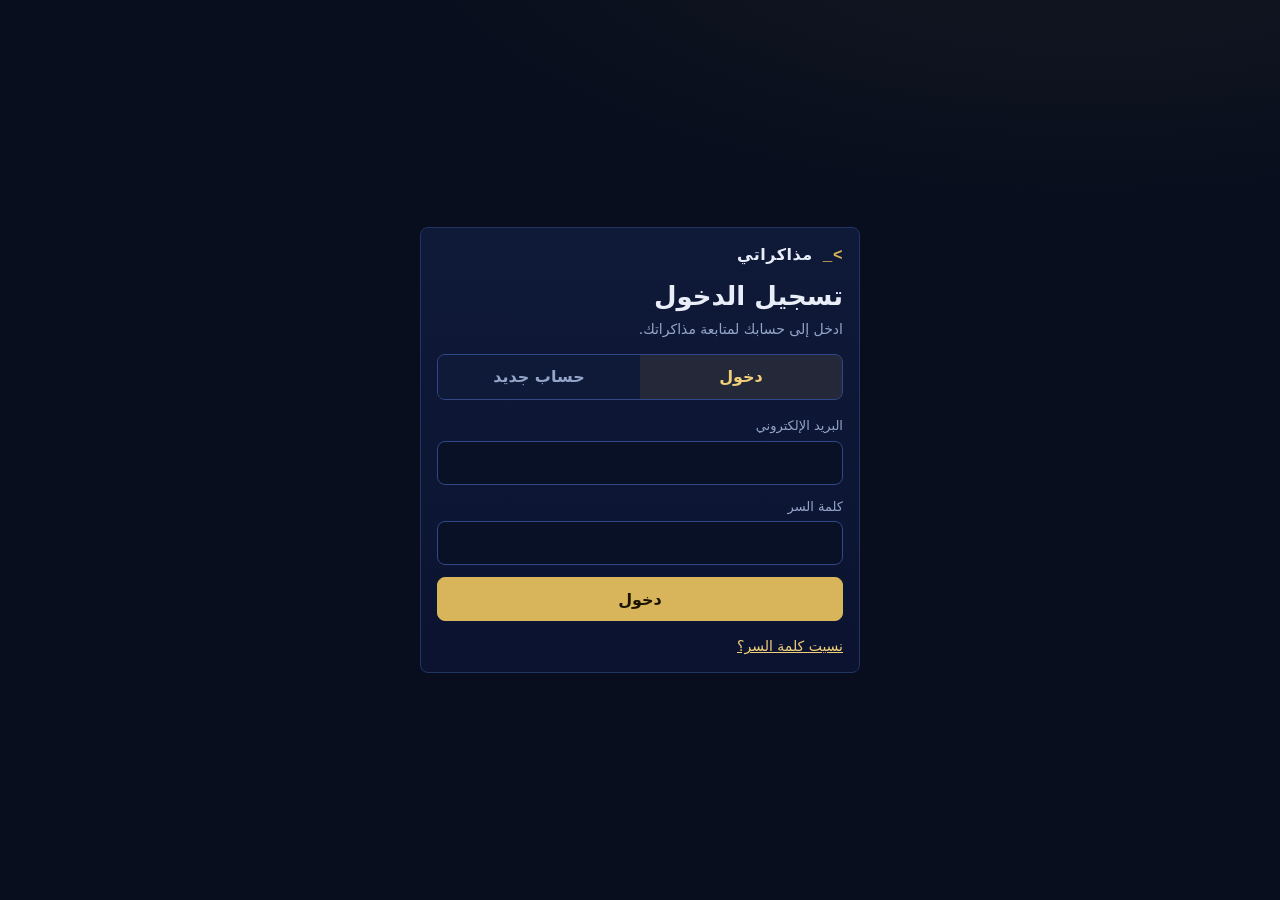
==== mudhakarat/index.html @ 48bd83c6 "Add files via upload" ====
<!doctype html>
<html lang="ar" dir="rtl">
<head>
  <meta charset="utf-8">
  <meta name="viewport" content="width=device-width, initial-scale=1, viewport-fit=cover">
  <meta name="theme-color" content="#080e1d">
  <meta name="color-scheme" content="dark">
  <meta name="apple-mobile-web-app-capable" content="yes">
  <meta name="mobile-web-app-capable" content="yes">
  <meta name="apple-mobile-web-app-status-bar-style" content="black-translucent">
  <meta name="apple-mobile-web-app-title" content="مذاكراتي">
  <link rel="manifest" href="manifest.webmanifest">
  <link rel="icon" href="icons/icon.svg" type="image/svg+xml">
  <link rel="apple-touch-icon" href="icons/apple-touch-icon.png">
  <title>مذاكراتي</title>
  <link rel="stylesheet" href="css/app.css">
</head>
<body>
  <div id="app"><div class="authwrap"><span class="spin" role="status" aria-label="جارٍ التحميل"></span></div></div>
  <dialog id="dlg"></dialog>
  <div id="toasts" aria-live="polite"></div>
  <script type="module" src="js/app.js"></script>
  <noscript>يحتاج التطبيق إلى تفعيل JavaScript.</noscript>
</body>
</html>
---- mudhakarat/css/app.css ----
:root {
  color-scheme: dark;
  --bg: #080e1d;
  --bg2: #0b1330;
  --panel: #0f1a38;
  --panel2: #14224a;
  --line: #223463;
  --line2: #31478a;
  --text: #e8edf8;
  --muted: #94a5c9;
  --gold: #d8b45a;
  --gold2: #f0cf7a;
  --gold-bg: rgba(216, 180, 90, .11);
  --up: #7da0ee;
  --wait: #f2994a;
  --done: #52d19b;
  --bad: #f27070;
  --radius: 8px;
  --mono: ui-monospace, "SF Mono", "Cascadia Mono", Menlo, Consolas, "Liberation Mono", monospace;
  --sans: system-ui, -apple-system, "Segoe UI", Tahoma, "Noto Sans Arabic", "Noto Naskh Arabic", sans-serif;
  --nav-h: 62px;
}

* { box-sizing: border-box; -webkit-tap-highlight-color: transparent; }
html { background: var(--bg); }
body {
  margin: 0;
  background: radial-gradient(1200px 500px at 85% -10%, rgba(216, 180, 90, .06), transparent 60%), var(--bg);
  color: var(--text);
  font: 16px/1.6 var(--sans);
  min-height: 100vh;
  min-height: 100dvh;
}
button, input, select, textarea { font: inherit; color: inherit; }
button { cursor: pointer; }
.num, .mono { font-family: var(--mono); font-variant-numeric: tabular-nums; direction: ltr; unicode-bidi: isolate; display: inline-block; }
:focus-visible { outline: 2px solid var(--gold); outline-offset: 2px; }
[hidden] { display: none !important; }

/* ---------- الهيكل ---------- */
.shell { display: grid; grid-template-rows: auto 1fr; min-height: 100vh; min-height: 100dvh; padding-bottom: calc(var(--nav-h) + env(safe-area-inset-bottom)); }
.topbar {
  position: sticky; top: 0; z-index: 20;
  display: flex; align-items: center; gap: 12px;
  padding: calc(10px + env(safe-area-inset-top)) 16px 10px;
  background: rgba(8, 14, 29, .97);
  border-bottom: 1px solid var(--line);
  /* ملاحظة: لا نستعمل backdrop-filter هنا على الهاتف لأنه يحبس شريط التنقل (fixed) داخل الشريط العلوي */
}
.brand { font-family: var(--mono); color: var(--gold); font-weight: 700; letter-spacing: .5px; white-space: nowrap; }
.brand b { color: var(--text); font-family: var(--sans); font-weight: 700; }
.spacer { flex: 1; }
.syncchip {
  display: inline-flex; align-items: center; gap: 8px; min-height: 36px;
  padding: 4px 12px; border: 1px solid var(--line2); border-radius: 999px; background: var(--panel);
  color: var(--muted); font-size: 13px;
}
.syncchip .dot { width: 9px; height: 9px; border-radius: 50%; background: var(--muted); flex: none; }
.syncchip[data-s="synced"] .dot { background: var(--done); }
.syncchip[data-s="pending"] .dot, .syncchip[data-s="offline"] .dot { background: var(--wait); }
.syncchip[data-s="failed"] .dot { background: var(--bad); }
.syncchip[data-s="syncing"] .dot { background: var(--gold); animation: pulse 1s ease-in-out infinite; }
@keyframes pulse { 50% { opacity: .3; } }

main { width: 100%; max-width: 980px; margin: 0 auto; padding: 16px 16px 28px; }

nav.tabs {
  position: fixed; inset-inline: 0; bottom: 0; z-index: 30;
  display: grid; grid-template-columns: repeat(4, 1fr);
  height: calc(var(--nav-h) + env(safe-area-inset-bottom)); padding-bottom: env(safe-area-inset-bottom);
  background: rgba(10, 17, 38, .97); border-top: 1px solid var(--line);
}
nav.tabs button {
  display: flex; flex-direction: column; align-items: center; justify-content: center; gap: 2px;
  background: none; border: 0; color: var(--muted); font-size: 12px; min-height: 44px; position: relative;
}
nav.tabs button svg { width: 22px; height: 22px; }
nav.tabs button[aria-current="page"] { color: var(--gold2); }
nav.tabs button[aria-current="page"]::before { content: ""; position: absolute; top: 0; width: 34px; height: 2px; background: var(--gold); }

@media (min-width: 860px) {
  .shell { padding-bottom: 0; }
  nav.tabs { position: static; grid-row: 1; display: flex; height: auto; padding: 0; background: none; border: 0; gap: 4px; margin-inline-start: 16px; }
  nav.tabs button { flex-direction: row; gap: 8px; padding: 8px 14px; border-radius: 6px; font-size: 14px; }
  nav.tabs button svg { width: 18px; height: 18px; }
  nav.tabs button[aria-current="page"] { background: var(--gold-bg); }
  nav.tabs button[aria-current="page"]::before { display: none; }
  .topbar { gap: 8px; backdrop-filter: blur(8px); background: rgba(8, 14, 29, .92); }
  .topbar nav.tabs { order: 1; }
}

/* ---------- مكوّنات ---------- */
h1, h2, h3 { margin: 0; line-height: 1.3; }
.sec-title { font-family: var(--mono); color: var(--gold); font-size: 13px; letter-spacing: .8px; margin: 22px 0 10px; display: flex; align-items: center; gap: 8px; direction: rtl; }
.sec-title::before { content: "//"; opacity: .6; }
.sec-title::after { content: ""; flex: 1; height: 1px; background: linear-gradient(to left, var(--line), transparent); }

.card { background: linear-gradient(180deg, var(--panel), var(--bg2)); border: 1px solid var(--line); border-radius: var(--radius); padding: 14px 16px; }
.card + .card { margin-top: 12px; }
.grid2 { display: grid; gap: 12px; grid-template-columns: 1fr 1fr; }
.grid2 > .card + .card { margin-top: 0; }
@media (max-width: 520px) { .grid2 { grid-template-columns: 1fr; } }

.monthbar { display: flex; align-items: center; gap: 8px; margin-bottom: 14px; }
.monthbar .title { flex: 1; text-align: center; font-size: 19px; font-weight: 700; }
.monthbar .title small { display: block; font-size: 12px; color: var(--muted); font-weight: 400; }
.iconbtn {
  width: 44px; height: 44px; display: inline-flex; align-items: center; justify-content: center;
  border: 1px solid var(--line2); border-radius: var(--radius); background: var(--panel); color: var(--text);
}
.iconbtn:hover { border-color: var(--gold); }
.iconbtn svg { width: 20px; height: 20px; }

.btn {
  display: inline-flex; align-items: center; justify-content: center; gap: 8px; min-height: 44px; padding: 8px 16px;
  border: 1px solid var(--line2); border-radius: var(--radius); background: var(--panel2); color: var(--text); font-weight: 600;
}
.btn:hover { border-color: var(--gold); }
.btn.primary { background: var(--gold); color: #1b1400; border-color: var(--gold); }
.btn.primary:hover { background: var(--gold2); }
.btn.danger { color: var(--bad); border-color: rgba(242, 112, 112, .45); background: transparent; }
.btn.ghost { background: transparent; }
.btn.small { min-height: 36px; padding: 4px 12px; font-size: 14px; }
.btn:disabled { opacity: .5; cursor: not-allowed; }
.btn svg { width: 18px; height: 18px; }
.row { display: flex; gap: 10px; align-items: center; flex-wrap: wrap; }

.stat .k { color: var(--muted); font-size: 13px; }
.stat .v { font-size: 34px; font-weight: 700; line-height: 1.2; margin-top: 4px; color: var(--text); }
.stat .v small { font-size: 15px; color: var(--muted); font-weight: 400; margin-inline-start: 6px; }
.stat .v.none { color: var(--muted); font-size: 28px; }
.stat .pct { font-size: 18px; margin-top: 2px; }
.stat.true .pct { color: var(--done); }
.stat.expected .pct { color: var(--gold2); }
.stat .sub { color: var(--muted); font-size: 13px; margin-top: 6px; }

.goalbox { display: flex; align-items: center; gap: 10px; flex-wrap: wrap; }
.goalbox label { color: var(--muted); font-size: 13px; }
.need { margin-top: 12px; padding: 12px 14px; border-radius: var(--radius); border: 1px solid var(--line2); background: var(--gold-bg); }
.need .big { font-size: 24px; font-weight: 700; color: var(--gold2); }
.need.ok { border-color: rgba(82, 209, 155, .5); background: rgba(82, 209, 155, .09); }
.need.ok .big { color: var(--done); }
.need.bad { border-color: rgba(242, 112, 112, .5); background: rgba(242, 112, 112, .08); }
.need.bad .big { color: var(--bad); }
.need p { margin: 4px 0 0; color: var(--muted); font-size: 14px; }

.progress { height: 10px; background: #0a1230; border: 1px solid var(--line); border-radius: 999px; overflow: hidden; display: flex; }
.progress i { display: block; height: 100%; }
.progress .p-done { background: var(--done); }
.progress .p-wait { background: var(--wait); }
.legend { display: flex; gap: 16px; flex-wrap: wrap; margin-top: 10px; font-size: 14px; }
.legend span { display: inline-flex; align-items: center; gap: 6px; }
.dotc { width: 10px; height: 10px; border-radius: 50%; display: inline-block; }
.s-upcoming { --c: var(--up); }
.s-awaiting { --c: var(--wait); }
.s-completed { --c: var(--done); }
.dotc { background: var(--c); }

.badge { display: inline-flex; align-items: center; gap: 6px; font-size: 12px; padding: 1px 9px; border-radius: 999px; border: 1px solid var(--c, var(--line2)); color: var(--c, var(--muted)); background: transparent; white-space: nowrap; }
.badge::before { content: ""; width: 7px; height: 7px; border-radius: 50%; background: currentColor; }
.badge.plain::before { display: none; }

/* قائمة المذاكرات */
.exam {
  display: grid; grid-template-columns: auto 1fr auto; gap: 4px 12px; align-items: center; width: 100%; text-align: start;
  padding: 10px 12px; background: var(--panel); border: 1px solid var(--line); border-inline-start: 3px solid var(--c, var(--line2)); border-radius: var(--radius); color: var(--text);
}
.exam + .exam { margin-top: 8px; }
button.exam:hover { border-color: var(--line2); border-inline-start-color: var(--c); }
.exam .date { font-family: var(--mono); font-size: 13px; color: var(--muted); text-align: center; min-width: 46px; line-height: 1.2; }
.exam .date b { display: block; font-size: 20px; color: var(--text); }
.exam .name { font-weight: 700; }
.exam .ttl { color: var(--muted); font-size: 14px; grid-column: 2; }
.exam .marks { text-align: end; font-size: 14px; }
.exam .marks .badge { margin-top: 2px; }
.exam .marks .m { font-weight: 700; }
.exam .marks .hint { color: var(--muted); font-size: 12px; display: block; }

.quick { display: grid; grid-template-columns: 1fr auto; gap: 8px 12px; align-items: center; padding: 10px 12px; background: var(--panel); border: 1px solid var(--line); border-inline-start: 3px solid var(--c); border-radius: var(--radius); }
.quick + .quick { margin-top: 8px; }
.quick .qi { display: flex; gap: 8px; align-items: center; grid-column: 1 / -1; }
.quick .qi input { flex: 1; min-width: 0; }
.quick .who { cursor: pointer; background: none; border: 0; text-align: start; padding: 0; }

/* النماذج */
.field { display: grid; gap: 4px; margin-bottom: 12px; }
.field > label, .lbl { font-size: 13px; color: var(--muted); }
input[type="text"], input[type="date"], input[type="email"], input[type="password"], select, textarea {
  width: 100%; min-height: 44px; padding: 8px 12px; background: #091127; border: 1px solid var(--line2); border-radius: var(--radius); color: var(--text);
}
textarea { min-height: 70px; resize: vertical; }
input[inputmode="decimal"] { font-family: var(--mono); direction: ltr; text-align: start; }
input:focus, select:focus, textarea:focus { border-color: var(--gold); outline: none; box-shadow: 0 0 0 3px rgba(216, 180, 90, .18); }
input[aria-invalid="true"], select[aria-invalid="true"] { border-color: var(--bad); }
.err { color: var(--bad); font-size: 13px; min-height: 0; }
.two { display: grid; grid-template-columns: 1fr 1fr; gap: 10px; }
.three { display: grid; grid-template-columns: repeat(3, 1fr); gap: 10px; }
@media (max-width: 420px) { .three { grid-template-columns: 1fr 1fr; } }
input.w-sm { max-width: 110px; }
.chips { display: flex; gap: 8px; flex-wrap: wrap; }
.chipbtn { min-height: 36px; padding: 2px 14px; border-radius: 999px; border: 1px solid var(--line2); background: var(--panel); color: var(--text); font-family: var(--mono); }
.chipbtn[aria-pressed="true"] { border-color: var(--gold); color: var(--gold2); background: var(--gold-bg); }

/* التقويم */
.cal { display: grid; grid-template-columns: repeat(7, 1fr); gap: 4px; }
.cal .dn { text-align: center; color: var(--muted); font-size: 12px; padding: 4px 0; }
.day {
  min-height: 74px; padding: 4px; background: var(--panel); border: 1px solid var(--line); border-radius: 6px; text-align: start;
  display: flex; flex-direction: column; gap: 3px; overflow: hidden; color: var(--text);
}
.day.empty { background: transparent; border-color: transparent; pointer-events: none; }
.day .n { font-family: var(--mono); font-size: 12px; color: var(--muted); }
.day.today .n { color: var(--gold2); font-weight: 700; }
.day.today { border-color: var(--gold); }
.day.sel { background: var(--panel2); border-color: var(--line2); box-shadow: inset 0 0 0 1px var(--gold); }
.day i { display: block; font-style: normal; font-size: 11px; line-height: 1.35; padding: 0 5px; border-radius: 4px; background: color-mix(in srgb, var(--c) 22%, transparent); color: var(--text); border-inline-start: 3px solid var(--c); overflow: hidden; text-overflow: ellipsis; white-space: nowrap; }
.day .more { font-size: 11px; color: var(--muted); }
@media (max-width: 520px) { .day { min-height: 62px; padding: 3px; } .day i { font-size: 10px; padding: 0 3px; } }

.empty-state { text-align: center; color: var(--muted); padding: 26px 12px; border: 1px dashed var(--line2); border-radius: var(--radius); }

/* المراجعة */
.review-row { padding: 12px; background: var(--panel); border: 1px solid var(--line); border-radius: var(--radius); }
.review-row + .review-row { margin-top: 10px; }
.review-row.off { opacity: .6; }
.review-row .head { display: flex; align-items: center; gap: 10px; margin-bottom: 10px; }
.review-row .head label { display: flex; align-items: center; gap: 8px; font-weight: 600; flex: 1; }
.review-row input[type="checkbox"] { width: 22px; height: 22px; accent-color: var(--gold); }

.subj-row { display: grid; grid-template-columns: 1fr 120px auto; gap: 8px; align-items: center; padding: 8px 0; border-bottom: 1px solid var(--line); }
.subj-row:last-child { border-bottom: 0; }
@media (max-width: 460px) { .subj-row { grid-template-columns: 1fr 96px; } .subj-row .btn { grid-column: 1 / -1; } }

/* نافذة */
dialog { width: min(560px, calc(100vw - 24px)); max-height: calc(100dvh - 24px); padding: 0; border: 1px solid var(--line2); border-radius: 12px; background: var(--bg2); color: var(--text); overflow: auto; }
dialog::backdrop { background: rgba(2, 5, 14, .72); }
.dlg-h { display: flex; align-items: center; justify-content: space-between; padding: 14px 16px; border-bottom: 1px solid var(--line); position: sticky; top: 0; background: var(--bg2); z-index: 2; }
.dlg-h h2 { font-size: 18px; }
.dlg-b { padding: 16px; }
.dlg-f { display: flex; gap: 10px; flex-wrap: wrap; padding: 12px 16px 16px; border-top: 1px solid var(--line); }
.dlg-f .grow { flex: 1; }

#toasts { position: fixed; inset-inline: 0; bottom: calc(var(--nav-h) + 14px + env(safe-area-inset-bottom)); z-index: 100; display: flex; flex-direction: column; align-items: center; gap: 8px; pointer-events: none; padding: 0 12px; }
@media (min-width: 860px) { #toasts { bottom: 20px; } }
.toast { background: var(--panel2); border: 1px solid var(--gold); color: var(--text); padding: 10px 16px; border-radius: 8px; max-width: 520px; box-shadow: 0 8px 28px rgba(0, 0, 0, .5); }
.toast.err { border-color: var(--bad); }

.note { color: var(--muted); font-size: 14px; }
.note b { color: var(--text); }
.kv { display: flex; justify-content: space-between; gap: 12px; padding: 6px 0; border-bottom: 1px dashed var(--line); font-size: 15px; }
.kv:last-child { border-bottom: 0; }
.kv span:first-child { color: var(--muted); }
.warnbox { padding: 10px 12px; border: 1px solid rgba(242, 153, 74, .5); background: rgba(242, 153, 74, .08); border-radius: var(--radius); font-size: 14px; }
.sr { position: absolute; width: 1px; height: 1px; overflow: hidden; clip: rect(0 0 0 0); }
.link { color: var(--gold2); background: none; border: 0; padding: 0; text-decoration: underline; cursor: pointer; }

/* المصادقة */
.authwrap { min-height: 100dvh; display: grid; place-items: center; padding: 20px 16px; }
.authcard { width: min(440px, 100%); }
.authcard h1 { font-size: 26px; margin-bottom: 4px; }
.tabsw { display: grid; grid-template-columns: 1fr 1fr; border: 1px solid var(--line2); border-radius: var(--radius); overflow: hidden; margin: 14px 0 16px; }
.tabsw button { min-height: 44px; border: 0; background: var(--panel); color: var(--muted); font-weight: 600; }
.tabsw button[aria-selected="true"] { background: var(--gold-bg); color: var(--gold2); }

.spin { width: 18px; height: 18px; border: 2px solid var(--line2); border-top-color: var(--gold); border-radius: 50%; animation: rot .8s linear infinite; display: inline-block; }
@keyframes rot { to { transform: rotate(360deg); } }
@media (prefers-reduced-motion: reduce) { .spin, .syncchip .dot { animation: none !important; } }
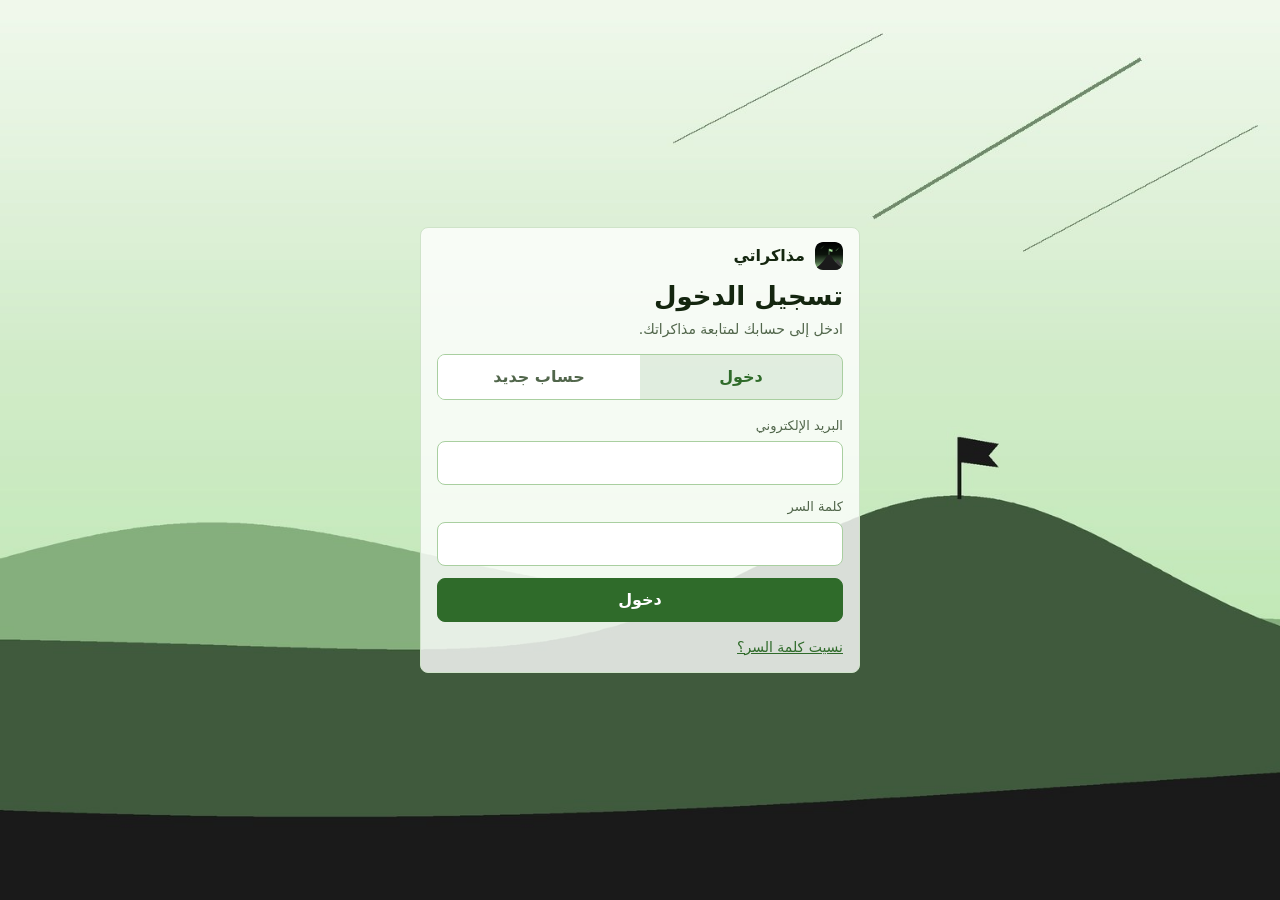
==== commit 9b74c073: "mudhakarat: replace the app with v2 Copy the v2 app files over /mudhakarat (same paths, same localSt" ====
--- a/mudhakarat/index.html
+++ b/mudhakarat/index.html
@@ -3,12 +3,13 @@
 <head>
   <meta charset="utf-8">
   <meta name="viewport" content="width=device-width, initial-scale=1, viewport-fit=cover">
-  <meta name="theme-color" content="#080e1d">
+  <meta name="theme-color" content="#070b07">
   <meta name="color-scheme" content="dark">
   <meta name="apple-mobile-web-app-capable" content="yes">
   <meta name="mobile-web-app-capable" content="yes">
   <meta name="apple-mobile-web-app-status-bar-style" content="black-translucent">
   <meta name="apple-mobile-web-app-title" content="مذاكراتي">
+  <script>try{var t=localStorage.getItem('mz_theme')||'auto';if(t==='auto')t=matchMedia('(prefers-color-scheme: light)').matches?'light':'dark';document.documentElement.setAttribute('data-theme',t);var m=document.querySelector('meta[name=theme-color]');if(m&&t==='light')m.content='#f3fbf0';}catch(e){}</script>
   <link rel="manifest" href="manifest.webmanifest">
   <link rel="icon" href="icons/icon.svg" type="image/svg+xml">
   <link rel="apple-touch-icon" href="icons/apple-touch-icon.png">
--- a/mudhakarat/css/app.css
+++ b/mudhakarat/css/app.css
@@ -1,22 +1,23 @@
 :root {
   color-scheme: dark;
-  --bg: #080e1d;
-  --bg2: #0b1330;
-  --panel: #0f1a38;
-  --panel2: #14224a;
-  --line: #223463;
-  --line2: #31478a;
-  --text: #e8edf8;
-  --muted: #94a5c9;
-  --gold: #d8b45a;
-  --gold2: #f0cf7a;
-  --gold-bg: rgba(216, 180, 90, .11);
+  --bg: #070b07;
+  --bg2: #0b120b;
+  --panel: #101710;
+  --panel2: #172117;
+  --line: #243424;
+  --line2: #3a5a3a;
+  --text: #eef7ea;
+  --muted: #98aa94;
+  --gold: #a8e49c;
+  --gold2: #cdeac4;
+  --gold-bg: rgba(168, 228, 156, .11);
   --up: #7da0ee;
   --wait: #f2994a;
   --done: #52d19b;
   --bad: #f27070;
   --radius: 8px;
-  --mono: ui-monospace, "SF Mono", "Cascadia Mono", Menlo, Consolas, "Liberation Mono", monospace;
+  --mono: var(--sans);
+  --code: ui-monospace, "SF Mono", "Cascadia Mono", Menlo, Consolas, monospace;
   --sans: system-ui, -apple-system, "Segoe UI", Tahoma, "Noto Sans Arabic", "Noto Naskh Arabic", sans-serif;
   --nav-h: 62px;
 }
@@ -25,7 +26,13 @@
 html { background: var(--bg); }
 body {
   margin: 0;
-  background: radial-gradient(1200px 500px at 85% -10%, rgba(216, 180, 90, .06), transparent 60%), var(--bg);
+  background:
+    url("../bg-dawn.jpg") center bottom / cover no-repeat,
+    radial-gradient(900px 480px at 88% -8%, rgba(168, 228, 156, .16), transparent 62%),
+    radial-gradient(800px 520px at 4% 60%, rgba(63, 90, 60, .30), transparent 60%),
+    linear-gradient(180deg, #101a10 0%, #070b07 60%, #0b120b 100%);
+  background-attachment: fixed;
+  background-color: var(--bg);
   color: var(--text);
   font: 16px/1.6 var(--sans);
   min-height: 100vh;
@@ -33,7 +40,7 @@
 }
 button, input, select, textarea { font: inherit; color: inherit; }
 button { cursor: pointer; }
-.num, .mono { font-family: var(--mono); font-variant-numeric: tabular-nums; direction: ltr; unicode-bidi: isolate; display: inline-block; }
+.num { font-family: var(--sans); font-variant-numeric: tabular-nums; direction: ltr; unicode-bidi: isolate; display: inline-block; }
 :focus-visible { outline: 2px solid var(--gold); outline-offset: 2px; }
 [hidden] { display: none !important; }
 
@@ -43,12 +50,13 @@
   position: sticky; top: 0; z-index: 20;
   display: flex; align-items: center; gap: 12px;
   padding: calc(10px + env(safe-area-inset-top)) 16px 10px;
-  background: rgba(8, 14, 29, .97);
+  background: rgba(7, 11, 7, .94);
   border-bottom: 1px solid var(--line);
   /* ملاحظة: لا نستعمل backdrop-filter هنا على الهاتف لأنه يحبس شريط التنقل (fixed) داخل الشريط العلوي */
 }
-.brand { font-family: var(--mono); color: var(--gold); font-weight: 700; letter-spacing: .5px; white-space: nowrap; }
-.brand b { color: var(--text); font-family: var(--sans); font-weight: 700; }
+.brand { display: flex; align-items: center; gap: 10px; color: var(--text); font-weight: 700; white-space: nowrap; }
+.brand b { font-weight: 700; }
+.logo { width: 28px; height: 28px; border-radius: 8px; flex: none; }
 .spacer { flex: 1; }
 .syncchip {
   display: inline-flex; align-items: center; gap: 8px; min-height: 36px;
@@ -68,7 +76,7 @@
   position: fixed; inset-inline: 0; bottom: 0; z-index: 30;
   display: grid; grid-template-columns: repeat(4, 1fr);
   height: calc(var(--nav-h) + env(safe-area-inset-bottom)); padding-bottom: env(safe-area-inset-bottom);
-  background: rgba(10, 17, 38, .97); border-top: 1px solid var(--line);
+  background: rgba(8, 12, 8, .97); border-top: 1px solid var(--line);
 }
 nav.tabs button {
   display: flex; flex-direction: column; align-items: center; justify-content: center; gap: 2px;
@@ -85,17 +93,15 @@
   nav.tabs button svg { width: 18px; height: 18px; }
   nav.tabs button[aria-current="page"] { background: var(--gold-bg); }
   nav.tabs button[aria-current="page"]::before { display: none; }
-  .topbar { gap: 8px; backdrop-filter: blur(8px); background: rgba(8, 14, 29, .92); }
+  .topbar { gap: 8px; backdrop-filter: blur(8px); background: rgba(7, 11, 7, .92); }
   .topbar nav.tabs { order: 1; }
 }
 
 /* ---------- مكوّنات ---------- */
 h1, h2, h3 { margin: 0; line-height: 1.3; }
-.sec-title { font-family: var(--mono); color: var(--gold); font-size: 13px; letter-spacing: .8px; margin: 22px 0 10px; display: flex; align-items: center; gap: 8px; direction: rtl; }
-.sec-title::before { content: "//"; opacity: .6; }
-.sec-title::after { content: ""; flex: 1; height: 1px; background: linear-gradient(to left, var(--line), transparent); }
-
-.card { background: linear-gradient(180deg, var(--panel), var(--bg2)); border: 1px solid var(--line); border-radius: var(--radius); padding: 14px 16px; }
+.sec-title { display: flex; align-items: center; justify-content: space-between; gap: 8px; color: var(--muted); font-size: 14px; font-weight: 700; margin: 22px 0 10px; }
+
+.card { background: linear-gradient(180deg, rgba(16, 23, 16, .84), rgba(11, 18, 11, .84)); border: 1px solid var(--line); border-radius: var(--radius); padding: 14px 16px; }
 .card + .card { margin-top: 12px; }
 .grid2 { display: grid; gap: 12px; grid-template-columns: 1fr 1fr; }
 .grid2 > .card + .card { margin-top: 0; }
@@ -116,7 +122,7 @@
   border: 1px solid var(--line2); border-radius: var(--radius); background: var(--panel2); color: var(--text); font-weight: 600;
 }
 .btn:hover { border-color: var(--gold); }
-.btn.primary { background: var(--gold); color: #1b1400; border-color: var(--gold); }
+.btn.primary { background: var(--gold); color: #0a140a; border-color: var(--gold); }
 .btn.primary:hover { background: var(--gold2); }
 .btn.danger { color: var(--bad); border-color: rgba(242, 112, 112, .45); background: transparent; }
 .btn.ghost { background: transparent; }
@@ -144,7 +150,7 @@
 .need.bad .big { color: var(--bad); }
 .need p { margin: 4px 0 0; color: var(--muted); font-size: 14px; }
 
-.progress { height: 10px; background: #0a1230; border: 1px solid var(--line); border-radius: 999px; overflow: hidden; display: flex; }
+.progress { height: 7px; background: #0a110a; border: 1px solid var(--line); border-radius: 999px; overflow: hidden; display: flex; }
 .progress i { display: block; height: 100%; }
 .progress .p-done { background: var(--done); }
 .progress .p-wait { background: var(--wait); }
@@ -186,11 +192,11 @@
 .field { display: grid; gap: 4px; margin-bottom: 12px; }
 .field > label, .lbl { font-size: 13px; color: var(--muted); }
 input[type="text"], input[type="date"], input[type="email"], input[type="password"], select, textarea {
-  width: 100%; min-height: 44px; padding: 8px 12px; background: #091127; border: 1px solid var(--line2); border-radius: var(--radius); color: var(--text);
+  width: 100%; min-height: 44px; padding: 8px 12px; background: #090e09; border: 1px solid var(--line2); border-radius: var(--radius); color: var(--text);
 }
 textarea { min-height: 70px; resize: vertical; }
 input[inputmode="decimal"] { font-family: var(--mono); direction: ltr; text-align: start; }
-input:focus, select:focus, textarea:focus { border-color: var(--gold); outline: none; box-shadow: 0 0 0 3px rgba(216, 180, 90, .18); }
+input:focus, select:focus, textarea:focus { border-color: var(--gold); outline: none; box-shadow: 0 0 0 3px rgba(168, 228, 156, .18); }
 input[aria-invalid="true"], select[aria-invalid="true"] { border-color: var(--bad); }
 .err { color: var(--bad); font-size: 13px; min-height: 0; }
 .two { display: grid; grid-template-columns: 1fr 1fr; gap: 10px; }
@@ -233,7 +239,7 @@
 
 /* نافذة */
 dialog { width: min(560px, calc(100vw - 24px)); max-height: calc(100dvh - 24px); padding: 0; border: 1px solid var(--line2); border-radius: 12px; background: var(--bg2); color: var(--text); overflow: auto; }
-dialog::backdrop { background: rgba(2, 5, 14, .72); }
+dialog::backdrop { background: rgba(0, 3, 0, .72); }
 .dlg-h { display: flex; align-items: center; justify-content: space-between; padding: 14px 16px; border-bottom: 1px solid var(--line); position: sticky; top: 0; background: var(--bg2); z-index: 2; }
 .dlg-h h2 { font-size: 18px; }
 .dlg-b { padding: 16px; }
@@ -265,3 +271,88 @@
 .spin { width: 18px; height: 18px; border: 2px solid var(--line2); border-top-color: var(--gold); border-radius: 50%; animation: rot .8s linear infinite; display: inline-block; }
 @keyframes rot { to { transform: rotate(360deg); } }
 @media (prefers-reduced-motion: reduce) { .spin, .syncchip .dot { animation: none !important; } }
+
+/* لوحة حالة الاستيراد */
+.statuspanel { margin-top: 14px; padding: 12px 14px; border: 1px solid var(--line2); border-radius: var(--radius); background: var(--panel2); }
+.statuspanel.err { border-color: var(--bad); background: rgba(242, 112, 112, .08); }
+.statuspanel.busy { border-color: var(--gold); }
+.statuspanel details { margin-top: 6px; color: var(--muted); font-size: 13px; }
+.statuspanel pre { margin: 6px 0 0; padding: 8px; font-family: var(--code); background: #050805; border: 1px solid var(--line); border-radius: 6px; white-space: pre-wrap; word-break: break-all; text-align: left; }
+.steps { margin: 6px 0 10px; padding: 0; list-style: none; font-size: 14px; color: var(--muted); }
+.steps li { padding: 3px 0; padding-inline-start: 22px; position: relative; }
+.steps li::before { content: "○"; position: absolute; inset-inline-start: 0; }
+.steps li.now { color: var(--gold2); }
+.steps li.now::before { content: "◔"; }
+.steps li.done { color: var(--done); }
+.steps li.done::before { content: "✓"; }
+
+/* ---------- الرئيسية ---------- */
+.greet h2 { font-size: 22px; margin: 2px 0 12px; }
+.ptitle { font-size: 22px; margin: 2px 0 14px; }
+.lead { margin: 0 0 14px; }
+.hero { display: flex; flex-direction: column; gap: 4px; width: 100%; text-align: start; padding: 18px 18px 16px; margin-bottom: 16px;
+  border: 1px solid rgba(168, 228, 156, .38); border-radius: 18px; color: var(--text);
+  background: radial-gradient(420px 200px at 100% 0%, rgba(168, 228, 156, .24), transparent 70%), linear-gradient(160deg, rgba(24, 36, 24, .92), rgba(10, 16, 10, .92)); }
+button.hero:hover { border-color: var(--gold); }
+.hero .k { color: var(--gold2); font-size: 13px; font-weight: 700; }
+.hrow { display: flex; align-items: center; gap: 10px; margin-top: 4px; }
+.hname { font-size: 24px; font-weight: 700; line-height: 1.3; }
+.htitle { color: var(--muted); font-size: 15px; }
+.hcount { font-size: 30px; font-weight: 700; margin-top: 8px; color: var(--gold2); line-height: 1.2; }
+.hcount.soon { color: var(--bad); }
+.hdate { color: var(--muted); font-size: 14px; }
+.sj { width: 34px; height: 34px; border-radius: 10px; display: inline-grid; place-items: center; font-style: normal; font-weight: 700; font-size: 16px; flex: none;
+  color: hsl(var(--h) 85% 82%); background: hsl(var(--h) 45% 26% / .75); border: 1px solid hsl(var(--h) 55% 48% / .6); }
+.exam .name { display: flex; align-items: center; gap: 8px; }
+.exam .name .sj { width: 28px; height: 28px; font-size: 14px; border-radius: 8px; }
+.statgrid { display: grid; grid-template-columns: 1fr 1fr; gap: 12px; }
+.st .k { color: var(--muted); font-size: 13px; }
+.st .v { font-size: 32px; font-weight: 700; line-height: 1.25; }
+.st .v small { font-size: 14px; color: var(--muted); font-weight: 400; margin-inline-start: 2px; }
+.st .v.none { color: var(--muted); }
+.st .sub { font-size: 14px; color: var(--muted); }
+.st.true .sub { color: var(--done); }
+.st.expected .sub { color: var(--gold2); }
+.goalline { margin-top: 12px; padding-top: 12px; border-top: 1px solid var(--line); font-size: 15px; color: var(--muted); display: flex; gap: 10px; flex-wrap: wrap; align-items: center; }
+.goalline b { color: var(--text); }
+.goalline.ok { color: var(--done); }
+.goalline.bad { color: var(--bad); }
+.goalline .sep { width: 4px; height: 4px; border-radius: 50%; background: var(--line2); }
+.card.slim { padding: 12px 16px; }
+.card.slim .legend { margin-top: 8px; font-size: 13px; }
+
+/* ---------- الإعدادات والاستيراد ---------- */
+.slist { display: grid; gap: 10px; }
+.srow { display: flex; align-items: center; justify-content: space-between; gap: 12px; width: 100%; text-align: start; padding: 14px 16px;
+  border: 1px solid var(--line); border-radius: 14px; color: var(--text); background: linear-gradient(180deg, rgba(16, 23, 16, .84), rgba(11, 18, 11, .84)); }
+.srow:hover { border-color: var(--gold); }
+.srow b { display: block; font-size: 16px; }
+.srow small { display: block; color: var(--muted); font-size: 13px; }
+.srow svg { width: 20px; height: 20px; color: var(--muted); flex: none; }
+.subhead { display: flex; align-items: center; gap: 12px; margin-bottom: 14px; }
+.subhead h2 { font-size: 20px; }
+details.adv { margin-top: 14px; padding-top: 6px; border-top: 1px solid var(--line); }
+details.adv summary { cursor: pointer; color: var(--gold2); font-weight: 600; min-height: 40px; display: flex; align-items: center; }
+.mono { direction: ltr; unicode-bidi: isolate; display: inline-block; }
+.st .v, .st .sub { display: block; }
+details.adv summary::after { content: "▾"; margin-inline-start: auto; color: var(--muted); }
+details.adv[open] summary::after { content: "▴"; }
+details.adv summary { list-style: none; }
+details.adv summary::-webkit-details-marker { display: none; }
+
+/* ===== الوضع الفاتح ===== */
+html[data-theme="light"] { color-scheme: light; --bg:#f3fbf0; --bg2:#e9f6e4; --panel:#ffffff; --panel2:#eef8ea; --line:#cfe3c9; --line2:#a9cfa0; --text:#14260f; --muted:#51664b; --gold:#2f6b2a; --gold2:#2f6b2a; --gold-bg:rgba(47,107,42,.10); --done:#1f9d63; --up:#3b63c9; --wait:#d9731b; }
+html[data-theme="light"] body { background: linear-gradient(rgba(243,251,240,.0), rgba(243,251,240,.0)), url("../bg-daybreak.jpg") center bottom / cover no-repeat; background-color:#f3fbf0; color:var(--text); }
+html[data-theme="light"] .card, html[data-theme="light"] .srow { background: rgba(255,255,255,.80); border-color: var(--line); }
+html[data-theme="light"] nav.tabs { background: rgba(243,251,240,.96); }
+html[data-theme="light"] header, html[data-theme="light"] .topbar, html[data-theme="light"] body > header { background: rgba(243,251,240,.92); }
+html[data-theme="light"] .btn.primary { color:#ffffff; }
+html[data-theme="light"] input, html[data-theme="light"] select, html[data-theme="light"] textarea { background:#ffffff; color:var(--text); }
+html[data-theme="light"] .progress { background:#e3f0de; }
+html[data-theme="light"] .hero { background: linear-gradient(160deg, rgba(255,255,255,.92), rgba(222,243,214,.85)); border-color: rgba(47,107,42,.35); color: var(--text); }
+
+/* خلفيات الشاشات العريضة (الحاسوب): صور بنسبة 16:9 بدل صور الهاتف */
+@media (min-aspect-ratio: 1/1) and (min-width: 700px) {
+  body { background-image: url("../bg-desktop.jpg"), radial-gradient(900px 480px at 88% -8%, rgba(168, 228, 156, .16), transparent 62%), linear-gradient(180deg, #101a10 0%, #070b07 60%, #0b120b 100%); background-position: center, center, center; background-size: cover, auto, auto; background-repeat: no-repeat; }
+  html[data-theme="light"] body { background-image: url("../bg-desktop-light.jpg"); background-position: center bottom; background-size: cover; background-color: #f3fbf0; }
+}
